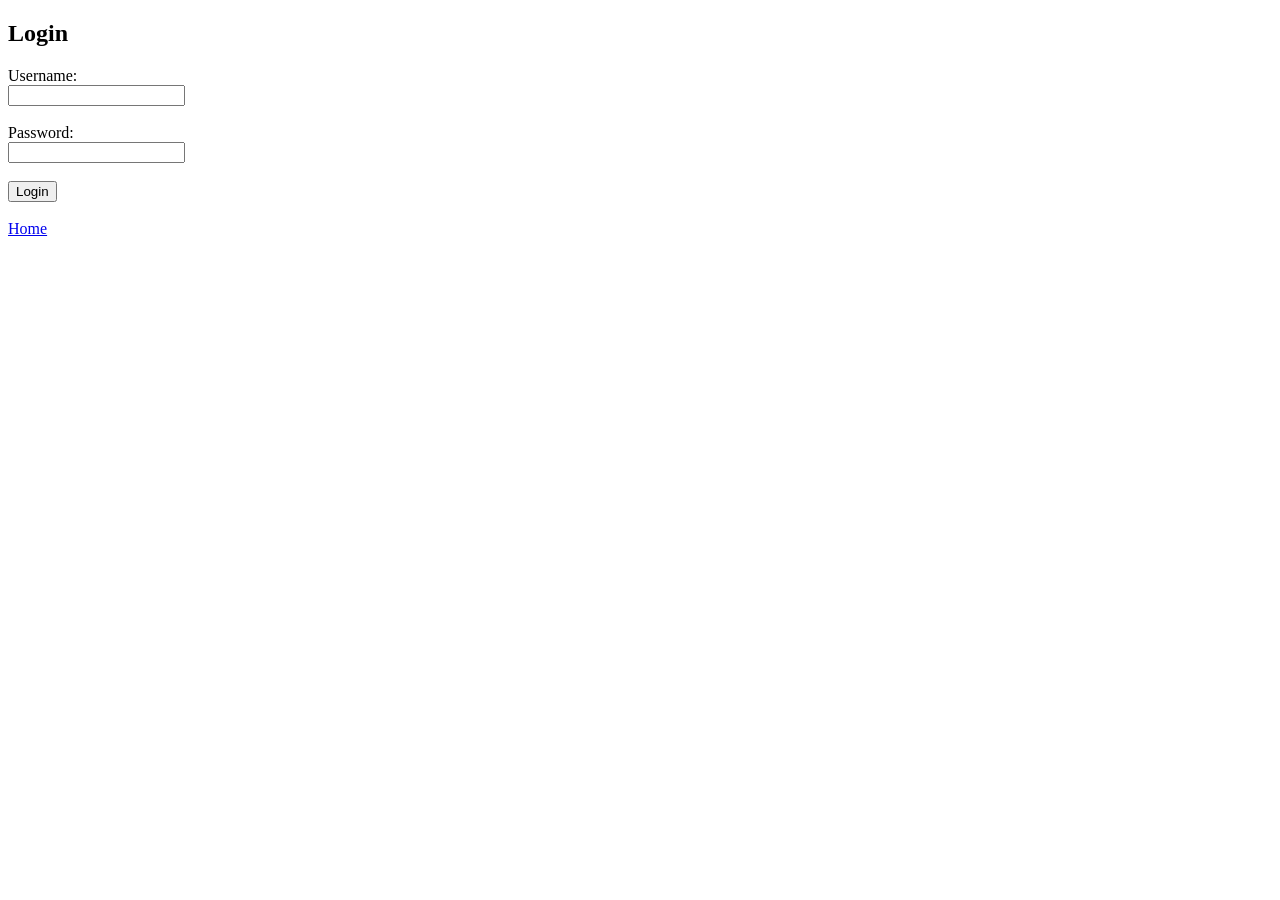
==== templates/login.html @ bcb89e0c "Initial commit - Campus Resource Hub project" ====
<!DOCTYPE html>
<html>
<head>
    <title>Login</title>
</head>
<body>

<h2>Login</h2>

<form method="POST">

    Username:<br>
    <input type="text" name="username" required><br><br>

    Password:<br>
    <input type="password" name="password" required><br><br>

    <button type="submit">Login</button>

</form>

<br>
<a href="/">Home</a>

</body>
</html>
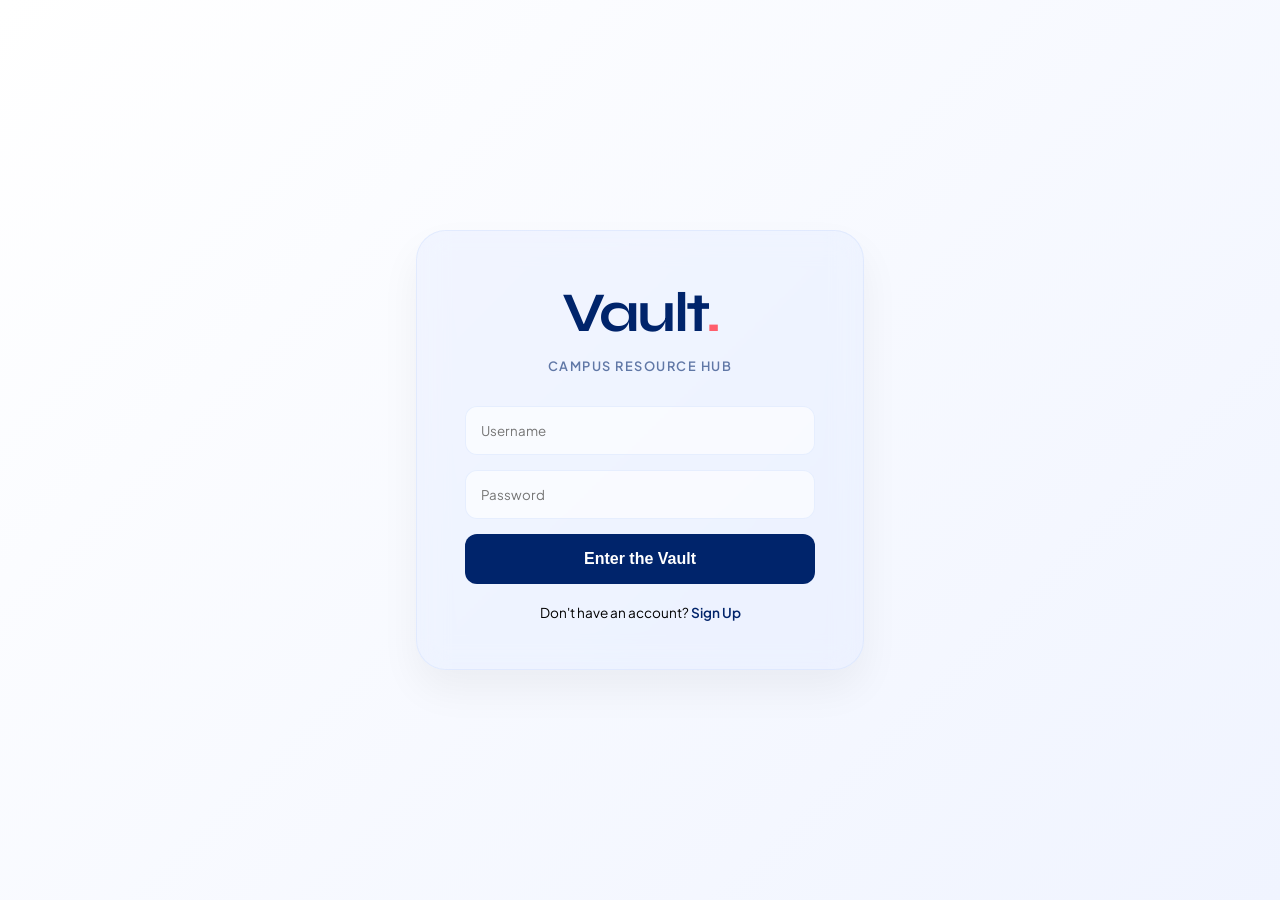
==== commit 76135f83: "Updated project files" ====
--- a/templates/login.html
+++ b/templates/login.html
@@ -1,26 +1,121 @@
 <!DOCTYPE html>
 <html>
 <head>
-    <title>Login</title>
+    <title>Vault. | Login</title>
+    <!-- Corrected Google Fonts Link -->
+    <link href="https://fonts.googleapis.com/css2?family=Plus+Jakarta+Sans:wght@400;600;700&family=Syne:wght@700&display=swap" rel="stylesheet">
+    <style>
+        :root {
+            --deep-blue: #00246B;
+            --sky-blue: #CADCFC;
+            --glass-bg: rgba(202, 220, 252, 0.2); 
+            --glass-border: rgba(202, 220, 252, 0.4);
+            --accent: #FF5E6C;
+        }
+
+        body {
+            background: linear-gradient(135deg, #ffffff 0%, #f0f4ff 100%);
+            display: flex;
+            justify-content: center;
+            align-items: center;
+            height: 100vh;
+            margin: 0;
+            font-family: 'Plus Jakarta Sans', sans-serif;
+        }
+
+        .login-card {
+            background: var(--glass-bg);
+            backdrop-filter: blur(15px);
+            -webkit-backdrop-filter: blur(15px);
+            border: 1px solid var(--glass-border);
+            padding: 3rem;
+            border-radius: 30px;
+            text-align: center;
+            box-shadow: 0 20px 40px rgba(0,0,0,0.05);
+            width: 350px;
+        }
+
+        .brand-title {
+            font-family: 'Syne', sans-serif;
+            font-size: 3.5rem;
+            color: var(--deep-blue);
+            margin: 0;
+            letter-spacing: -2px;
+        }
+
+        .brand-title span { color: var(--accent); }
+
+        .tagline {
+            color: var(--deep-blue);
+            opacity: 0.6;
+            font-size: 0.8rem;
+            margin-bottom: 2rem;
+            font-weight: 600;
+            letter-spacing: 1.5px;
+            text-transform: uppercase;
+        }
+
+        input {
+            width: 100%;
+            padding: 15px;
+            margin-bottom: 15px;
+            border-radius: 12px;
+            border: 1px solid var(--glass-border);
+            background: rgba(255, 255, 255, 0.6);
+            box-sizing: border-box;
+            font-family: inherit;
+            outline: none;
+            transition: 0.3s ease;
+        }
+
+        input:focus { border-color: var(--deep-blue); background: white; }
+
+        .btn {
+            width: 100%;
+            padding: 16px;
+            border: none;
+            border-radius: 12px;
+            background: var(--deep-blue);
+            color: white;
+            font-weight: 700;
+            cursor: pointer;
+            transition: all 0.3s;
+            font-size: 1rem;
+        }
+
+        .btn:hover { 
+            transform: translateY(-2px); 
+            box-shadow: 0 10px 20px rgba(0, 36, 107, 0.15); 
+        }
+
+        .links {
+            margin-top: 20px;
+            font-size: 0.85rem;
+        }
+
+        .links a {
+            color: var(--deep-blue);
+            text-decoration: none;
+            font-weight: 600;
+        }
+    </style>
 </head>
 <body>
 
-<h2>Login</h2>
+<div class="login-card">
+    <h1 class="brand-title">Vault<span>.</span></h1>
+    <p class="tagline">Campus Resource Hub</p>
+    
+    <form action="/login" method="POST">
+        <input type="text" name="username" placeholder="Username" required>
+        <input type="password" name="password" placeholder="Password" required>
+        <button type="submit" class="btn">Enter the Vault</button>
+    </form>
 
-<form method="POST">
-
-    Username:<br>
-    <input type="text" name="username" required><br><br>
-
-    Password:<br>
-    <input type="password" name="password" required><br><br>
-
-    <button type="submit">Login</button>
-
-</form>
-
-<br>
-<a href="/">Home</a>
+    <div class="links">
+        Don't have an account? <a href="/signup">Sign Up</a>
+    </div>
+</div>
 
 </body>
-</html>
+</html>
